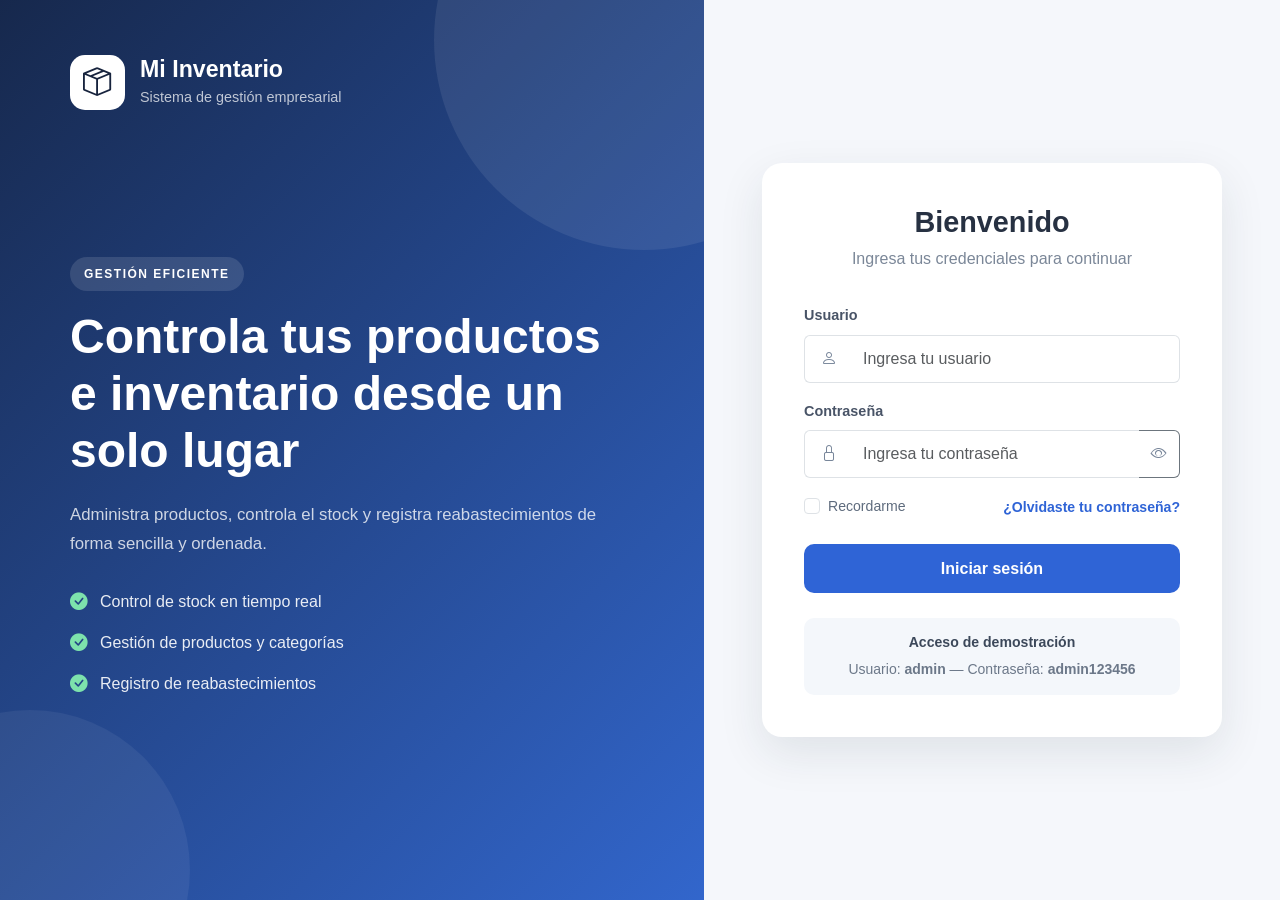
==== html/alertas.html @ 978de417 "ERP" ====
<!DOCTYPE html>
<html lang="es">

<head>

    <meta charset="UTF-8">

    <meta name="viewport" content="width=device-width, initial-scale=1.0">

    <title>Centro de alertas</title>

    <link href="https://cdn.jsdelivr.net/npm/bootstrap@5.3.3/dist/css/bootstrap.min.css" rel="stylesheet">

    <link href="https://cdn.jsdelivr.net/npm/bootstrap-icons@1.11.3/font/bootstrap-icons.min.css" rel="stylesheet">

    <link rel="stylesheet" href="../css/alertas.css">

    <link rel="stylesheet" href="../css/sesion.css">
    <style>
        .solo-admin {
            display: none !important;
        }

        body.usuario-admin .solo-admin {
            display: flex !important;
        }
    </style>
</head>

<body>

    <div class="container-fluid">

        <div class="row">

            <!-- =====================================================
                 SIDEBAR
            ====================================================== -->

            <aside class="col-lg-2 sidebar p-4">

                <div class="sidebar-contenido">

                    <div>

                        <div class="d-flex align-items-center gap-2 mb-5">

                            <i class="bi bi-box-seam fs-3"></i>

                            <span class="sidebar-title fs-5">
                                Mi Inventario
                            </span>

                        </div>

                        <nav>

                            <a href="dashboard.html" class="menu-item">
                                <i class="bi bi-speedometer2"></i>
                                Dashboard
                            </a>

                            <a href="productos.html" class="menu-item solo-admin">
                                <i class="bi bi-box"></i>
                                Productos
                            </a>

                            <a href="inventario.html" class="menu-item">
                                <i class="bi bi-boxes"></i>
                                Inventario
                            </a>

                            <a href="kardex.html" class="menu-item">
                                <i class="bi bi-journal-text"></i>
                                Kardex
                            </a>

                            <a href="solicitudStock.html" class="menu-item">
                                <i class="bi bi-clipboard-check"></i>
                                Solicitud de stock
                            </a>

                            <a href="envios.html" class="menu-item">
                                <i class="bi bi-truck"></i>
                                Envíos
                            </a>

                            <a href="devoluciones.html" class="menu-item">
                                <i class="bi bi-arrow-return-left"></i>
                                Devoluciones
                            </a>

                            <a href="ventas.html" class="menu-item">
                                <i class="bi bi-cart-check"></i>
                                Ventas
                            </a>

                            <a href="usuarios.html" class="menu-item solo-admin">
                                <i class="bi bi-people"></i>
                                Usuarios
                            </a>

                            <a href="choferes.html" class="menu-item solo-admin">
                                <i class="bi bi-person-badge"></i>
                                Choferes
                            </a>

                            <a href="vehiculos.html" class="menu-item solo-admin">
                                <i class="bi bi-truck-front"></i>
                                Vehículos
                            </a>

                            <a href="almacenes.html" class="menu-item solo-admin">
                                <i class="bi bi-buildings"></i>
                                Almacenes
                            </a>

                            <a href="alertas.html" class="menu-item menu-alertas active solo-admin" id="menuAlertas"
                                title="No tienes alertas nuevas">
                                <i class="bi bi-bell"></i>

                                <span>
                                    Alertas
                                </span>

                                <span class="contador-alertas-sidebar d-none" id="contadorAlertasSidebar">
                                    0
                                </span>
                            </a>


                            <a href="chatbot.html" class="menu-item">
                                <i class="bi bi-robot"></i>
                                Asistente IA
                            </a>

                        </nav>

                    </div>

                    <!-- Usuario conectado -->

                    <div class="usuario-sesion">

                        <div class="usuario-info">

                            <div class="usuario-avatar" id="usuarioAvatar">
                                U
                            </div>

                            <div class="usuario-datos">

                                <strong id="nombreUsuarioSesion">
                                    Usuario
                                </strong>

                                <small id="rolUsuarioSesion">
                                    Sin rol
                                </small>

                                <span id="usernameSesion">
                                    @usuario
                                </span>

                            </div>

                        </div>

                        <button type="button" class="btn-salir" onclick="cerrarSesion()">

                            <i class="bi bi-box-arrow-right"></i>

                            Cerrar sesión

                        </button>

                    </div>

                </div>

            </aside>

            <!-- =====================================================
                 CONTENIDO PRINCIPAL
            ====================================================== -->

            <main class="col-lg-10 px-0">

                <!-- Encabezado -->

                <header class="page-header px-4 py-3">

                    <div class="d-flex flex-wrap justify-content-between align-items-center gap-3">

                        <div>

                            <h4 class="fw-bold mb-1">
                                Centro de alertas
                            </h4>

                            <small class="text-muted">
                                Notificaciones automáticas del inventario.
                            </small>

                        </div>

                        <button type="button" class="btn btn-outline-primary" id="btnMarcarTodasLeidas">

                            <i class="bi bi-check2-all me-2"></i>

                            Marcar todas como leídas

                        </button>

                    </div>

                </header>

                <div class="p-4">

                    <!-- =================================================
                         RESUMEN
                    ================================================== -->

                    <div class="row g-3 mb-4">

                        <div class="col-xl-3 col-md-6">

                            <div class="card resumen-alerta-card h-100">

                                <div class="card-body d-flex align-items-center gap-3">

                                    <div class="resumen-alerta-icono bg-primary-subtle text-primary">

                                        <i class="bi bi-bell-fill"></i>

                                    </div>

                                    <div>

                                        <small class="text-muted">
                                            Total alertas
                                        </small>

                                        <h4 class="fw-bold mb-0" id="totalAlertas">
                                            0
                                        </h4>

                                    </div>

                                </div>

                            </div>

                        </div>

                        <div class="col-xl-3 col-md-6">

                            <div class="card resumen-alerta-card h-100">

                                <div class="card-body d-flex align-items-center gap-3">

                                    <div class="resumen-alerta-icono bg-danger-subtle text-danger">

                                        <i class="bi bi-x-octagon-fill"></i>

                                    </div>

                                    <div>

                                        <small class="text-muted">
                                            Sin stock
                                        </small>

                                        <h4 class="fw-bold mb-0" id="totalSinStock">
                                            0
                                        </h4>

                                    </div>

                                </div>

                            </div>

                        </div>

                        <div class="col-xl-3 col-md-6">

                            <div class="card resumen-alerta-card h-100">

                                <div class="card-body d-flex align-items-center gap-3">

                                    <div class="resumen-alerta-icono bg-warning-subtle text-warning">

                                        <i class="bi bi-exclamation-triangle-fill"></i>

                                    </div>

                                    <div>

                                        <small class="text-muted">
                                            Stock crítico
                                        </small>

                                        <h4 class="fw-bold mb-0" id="totalStockCritico">
                                            0
                                        </h4>

                                    </div>

                                </div>

                            </div>

                        </div>

                        <div class="col-xl-3 col-md-6">

                            <div class="card resumen-alerta-card h-100">

                                <div class="card-body d-flex align-items-center gap-3">

                                    <div class="resumen-alerta-icono bg-info-subtle text-info">

                                        <i class="bi bi-arrow-repeat"></i>

                                    </div>

                                    <div>

                                        <small class="text-muted">
                                            Punto de reorden
                                        </small>

                                        <h4 class="fw-bold mb-0" id="totalPuntoReorden">
                                            0
                                        </h4>

                                    </div>

                                </div>

                            </div>

                        </div>

                    </div>

                    <!-- =================================================
                         FILTROS
                    ================================================== -->

                    <section class="card filtros-card mb-4">

                        <div class="card-body">

                            <div class="row g-3 align-items-end">

                                <div class="col-xl-4 col-lg-6">

                                    <label for="buscarAlerta" class="form-label">
                                        Buscar alerta
                                    </label>

                                    <div class="input-group">

                                        <span class="input-group-text bg-white">

                                            <i class="bi bi-search"></i>

                                        </span>

                                        <input type="text" id="buscarAlerta" class="form-control"
                                            placeholder="Producto, SKU, variante o mensaje" autocomplete="off">

                                    </div>

                                </div>

                                <div class="col-xl-2 col-lg-3 col-md-6">

                                    <label for="filtroTipoAlerta" class="form-label">
                                        Tipo
                                    </label>

                                    <select id="filtroTipoAlerta" class="form-select">

                                        <option value="">
                                            Todos
                                        </option>

                                        <option value="SIN_STOCK">
                                            Sin stock
                                        </option>

                                        <option value="STOCK_CRITICO">
                                            Stock crítico
                                        </option>

                                        <option value="PUNTO_REORDEN">
                                            Punto de reorden
                                        </option>

                                    </select>

                                </div>

                                <div class="col-xl-2 col-lg-3 col-md-6">

                                    <label for="filtroEstadoAlerta" class="form-label">
                                        Situación
                                    </label>

                                    <select id="filtroEstadoAlerta" class="form-select">

                                        <option value="">
                                            Todas
                                        </option>

                                        <option value="ACTIVA">
                                            Activas
                                        </option>

                                        <option value="RESUELTA">
                                            Resueltas
                                        </option>

                                    </select>

                                </div>

                                <div class="col-xl-2 col-lg-4 col-md-6">

                                    <label for="filtroLecturaAlerta" class="form-label">
                                        Lectura
                                    </label>

                                    <select id="filtroLecturaAlerta" class="form-select">

                                        <option value="">
                                            Todas
                                        </option>

                                        <option value="false">
                                            No leídas
                                        </option>

                                        <option value="true">
                                            Leídas
                                        </option>

                                    </select>

                                </div>

                                <div class="col-xl-2 col-lg-4 col-md-6">

                                    <button type="button" class="btn btn-outline-secondary w-100"
                                        id="btnLimpiarFiltrosAlertas">

                                        <i class="bi bi-arrow-counterclockwise me-2"></i>

                                        Limpiar

                                    </button>

                                </div>

                            </div>

                        </div>

                    </section>

                    <!-- =================================================
                         LISTA DE ALERTAS
                    ================================================== -->

                    <section class="card alertas-card">

                        <div class="card-header bg-white border-0 px-4 pt-4">

                            <div class="d-flex flex-wrap justify-content-between align-items-center gap-3">

                                <div class="d-flex align-items-center gap-2">

                                    <i class="bi bi-bell-fill text-primary fs-5"></i>

                                    <div>

                                        <h5 class="fw-bold mb-1">
                                            Alertas registradas
                                        </h5>

                                        <small class="text-muted">
                                            Alertas generadas automáticamente por el inventario.
                                        </small>

                                    </div>

                                </div>

                                <span class="badge text-bg-light border" id="cantidadRegistrosAlertas">
                                    0 registros
                                </span>

                            </div>

                        </div>

                        <div class="card-body p-4">

                            <div id="listaAlertas">

                                <div class="text-center py-5">

                                    <span class="spinner-border spinner-border-sm text-primary me-2"></span>

                                    Cargando alertas...

                                </div>

                            </div>

                            <div id="sinAlertas" class="sin-alertas d-none">

                                <i class="bi bi-bell-slash"></i>

                                <h5>
                                    No se encontraron alertas
                                </h5>

                                <p>
                                    No existen alertas que coincidan con los filtros seleccionados.
                                </p>

                            </div>

                            <!-- Paginación -->

                            <div id="contenedorPaginacionAlertas"
                                class="d-flex flex-wrap justify-content-between align-items-center gap-3 mt-4">

                                <small id="textoPaginacionAlertas" class="text-muted">
                                    Página 1 de 1
                                </small>

                                <nav aria-label="Paginación de alertas">

                                    <ul class="pagination pagination-sm mb-0" id="paginacionAlertas"></ul>

                                </nav>

                            </div>

                        </div>

                    </section>

                </div>

            </main>

        </div>

    </div>

    <!-- =========================================================
         TOAST
    ========================================================== -->

    <div class="toast-container position-fixed bottom-0 end-0 p-3">

        <div id="toastMensaje" class="toast align-items-center text-bg-success border-0" role="alert"
            aria-live="assertive" aria-atomic="true">

            <div class="d-flex">

                <div class="toast-body" id="textoToast"></div>

                <button type="button" class="btn-close btn-close-white me-2 m-auto" data-bs-dismiss="toast"
                    aria-label="Cerrar"></button>

            </div>

        </div>

    </div>

    <!-- =========================================================
         SCRIPTS
    ========================================================== -->

    <script src="../js/config.js"></script>

    <script src="../js/permisos.js"></script>

    <script src="https://cdn.jsdelivr.net/npm/bootstrap@5.3.3/dist/js/bootstrap.bundle.min.js"></script>

    <script src="../js/alertas.js"></script>

    <script src="../js/sesion.js"></script>

    <script src="../js/alertas-global.js"></script>

</body>

</html>
---- css/alertas.css ----
/* ============================================================
   GENERAL
============================================================ */

body {
    background: #f6f8fb;
}

.page-header {
    background: #ffffff;
    border-bottom: 1px solid #e5e7eb;
}

.card {
    border: 1px solid #e5e7eb;
    border-radius: 16px;
    box-shadow: 0 4px 18px rgba(15, 23, 42, 0.04);
}


/* ============================================================
   RESUMEN
============================================================ */

.resumen-alerta-card {
    transition: transform 0.2s ease;
}

.resumen-alerta-card:hover {
    transform: translateY(-2px);
}

.resumen-alerta-icono {
    width: 48px;
    height: 48px;
    border-radius: 14px;

    display: flex;
    align-items: center;
    justify-content: center;

    font-size: 22px;
}


/* ============================================================
   FILTROS
============================================================ */

.filtros-card .form-label {
    font-size: 14px;
    font-weight: 600;
    color: #374151;
}

.filtros-card .form-control,
.filtros-card .form-select,
.filtros-card .input-group-text {
    min-height: 42px;
}


/* ============================================================
   LISTA DE ALERTAS
============================================================ */

.alerta-item {
    display: grid;
    grid-template-columns: 54px 1fr auto;
    gap: 16px;

    padding: 18px;
    margin-bottom: 14px;

    background: #ffffff;

    border: 1px solid #e5e7eb;
    border-radius: 14px;

    transition:
        transform 0.2s ease,
        border-color 0.2s ease,
        box-shadow 0.2s ease;
}

.alerta-item:last-child {
    margin-bottom: 0;
}

.alerta-item:hover {
    transform: translateY(-1px);

    border-color: #cbd5e1;

    box-shadow: 0 7px 22px rgba(15, 23, 42, 0.07);
}

.alerta-no-leida {
    background: #f8fbff;
    border-left: 4px solid #0d6efd;
}

.alerta-resuelta {
    opacity: 0.72;
}


/* ============================================================
   ICONOS
============================================================ */

.alerta-icono {
    width: 50px;
    height: 50px;

    border-radius: 14px;

    display: flex;
    align-items: center;
    justify-content: center;

    font-size: 22px;
}

.alerta-icono-sin-stock {
    color: #dc3545;
    background: #f8d7da;
}

.alerta-icono-critico {
    color: #fd7e14;
    background: #fff3cd;
}

.alerta-icono-reorden {
    color: #0dcaf0;
    background: #cff4fc;
}

.alerta-icono-general {
    color: #0d6efd;
    background: #cfe2ff;
}


/* ============================================================
   CONTENIDO
============================================================ */

.alerta-contenido {
    min-width: 0;
}

.alerta-cabecera {
    display: flex;
    justify-content: space-between;
    align-items: flex-start;
    gap: 16px;
}

.alerta-producto {
    font-size: 14px;
    font-weight: 600;
    color: #374151;
}

.alerta-producto span {
    font-weight: 400;
    color: #6b7280;
}

.alerta-mensaje {
    color: #4b5563;
    font-size: 14px;

    margin-top: 12px;
    margin-bottom: 12px;
}

.alerta-datos {
    display: flex;
    flex-wrap: wrap;
    gap: 8px 18px;

    font-size: 13px;
    color: #6b7280;
}

.alerta-datos span {
    display: inline-flex;
    align-items: center;
    gap: 5px;
}


/* ============================================================
   ACCIONES
============================================================ */

.alerta-acciones {
    display: flex;
    align-items: flex-start;
    gap: 8px;
}

.alerta-acciones .btn {
    width: 36px;
    height: 36px;

    display: flex;
    align-items: center;
    justify-content: center;

    border-radius: 10px;
}


/* ============================================================
   SIN ALERTAS
============================================================ */

.sin-alertas {
    text-align: center;
    padding: 60px 20px;
    color: #6b7280;
}

.sin-alertas i {
    font-size: 52px;
    color: #9ca3af;
}

.sin-alertas h5 {
    margin-top: 16px;
    color: #374151;
}

.sin-alertas p {
    margin-bottom: 0;
}


/* ============================================================
   CONTADOR SIDEBAR
============================================================ */

.contador-alertas-sidebar {
    margin-left: auto;

    min-width: 22px;
    height: 22px;

    padding: 0 7px;

    display: inline-flex;
    align-items: center;
    justify-content: center;

    border-radius: 999px;

    background: #dc3545;
    color: #ffffff;

    font-size: 12px;
    font-weight: 700;
}


/* ============================================================
   RESPONSIVE
============================================================ */

@media (max-width: 991px) {

    .alerta-item {
        grid-template-columns: 48px 1fr;
    }

    .alerta-acciones {
        grid-column: 1 / -1;

        justify-content: flex-end;

        padding-top: 8px;
        border-top: 1px solid #e5e7eb;
    }
}

@media (max-width: 576px) {

    .alerta-item {
        grid-template-columns: 1fr;
    }

    .alerta-icono {
        width: 44px;
        height: 44px;
    }

    .alerta-cabecera {
        flex-direction: column;
        gap: 6px;
    }

    .alerta-acciones {
        grid-column: auto;
    }
}
---- css/sesion.css ----
.sidebar {
    min-height: 100vh;
    background-color: #17233d;
    color: white;
}

.sidebar-contenido {
    min-height: calc(100vh - 48px);

    display: flex;
    flex-direction: column;
    justify-content: space-between;
}

.usuario-sesion {
    margin-top: 30px;
    padding-top: 20px;

    border-top: 1px solid rgba(255, 255, 255, 0.12);
}

.usuario-info {
    display: flex;
    align-items: center;
    gap: 12px;

    margin-bottom: 14px;
    padding: 12px;

    border-radius: 12px;

    background-color: rgba(255, 255, 255, 0.07);
}

.usuario-avatar {
    width: 42px;
    height: 42px;

    flex-shrink: 0;

    display: flex;
    align-items: center;
    justify-content: center;

    border-radius: 50%;

    background-color: #2f64d6;
    color: white;

    font-size: 0.9rem;
    font-weight: 700;
}

.usuario-datos {
    min-width: 0;

    display: flex;
    flex-direction: column;
}

.usuario-datos strong {
    max-width: 135px;

    overflow: hidden;
    white-space: nowrap;
    text-overflow: ellipsis;

    color: white;
    font-size: 0.88rem;
}

.usuario-datos small {
    margin-top: 2px;

    color: #b9c5dc;
    font-size: 0.75rem;
}

.usuario-datos span {
    max-width: 135px;

    margin-top: 2px;

    overflow: hidden;
    white-space: nowrap;
    text-overflow: ellipsis;

    color: #8391ab;
    font-size: 0.7rem;
}

.btn-salir {
    width: 100%;

    display: flex;
    align-items: center;
    justify-content: center;
    gap: 9px;

    padding: 10px 12px;

    border: 1px solid rgba(255, 255, 255, 0.16);
    border-radius: 9px;

    color: #f7c5ca;
    background-color: rgba(220, 53, 69, 0.1);

    font-size: 0.85rem;
    font-weight: 600;

    transition:
        background-color 0.2s,
        color 0.2s,
        border-color 0.2s;
}

.btn-salir:hover {
    color: white;

    border-color: #dc3545;
    background-color: #dc3545;
}

@media (max-width: 991px) {
    .sidebar-contenido {
        min-height: auto;
    }

    .usuario-sesion {
        margin-top: 25px;
    }

    .usuario-datos strong,
    .usuario-datos span {
        max-width: none;
    }
}
.menu-item {
    width: 100%;

    display: flex;
    align-items: center;
    justify-content: flex-start;

    gap: 12px;

    padding: 12px 15px;
    margin-bottom: 6px;

    border-radius: 8px;

    color: #d7dfef;
    text-decoration: none;
}

.menu-item > i {
    width: 18px;
    flex-shrink: 0;
    text-align: center;
}

.contador-alertas-sidebar {
    min-width: 24px;
    height: 24px;

    margin-left: auto;
    padding: 0 7px;

    display: inline-flex;
    align-items: center;
    justify-content: center;

    border-radius: 50px;

    color: white;
    background-color: #ef4444;

    font-size: 0.72rem;
    font-weight: 700;
    line-height: 1;
}

.contador-alertas-sidebar.oculto {
    display: none;
}
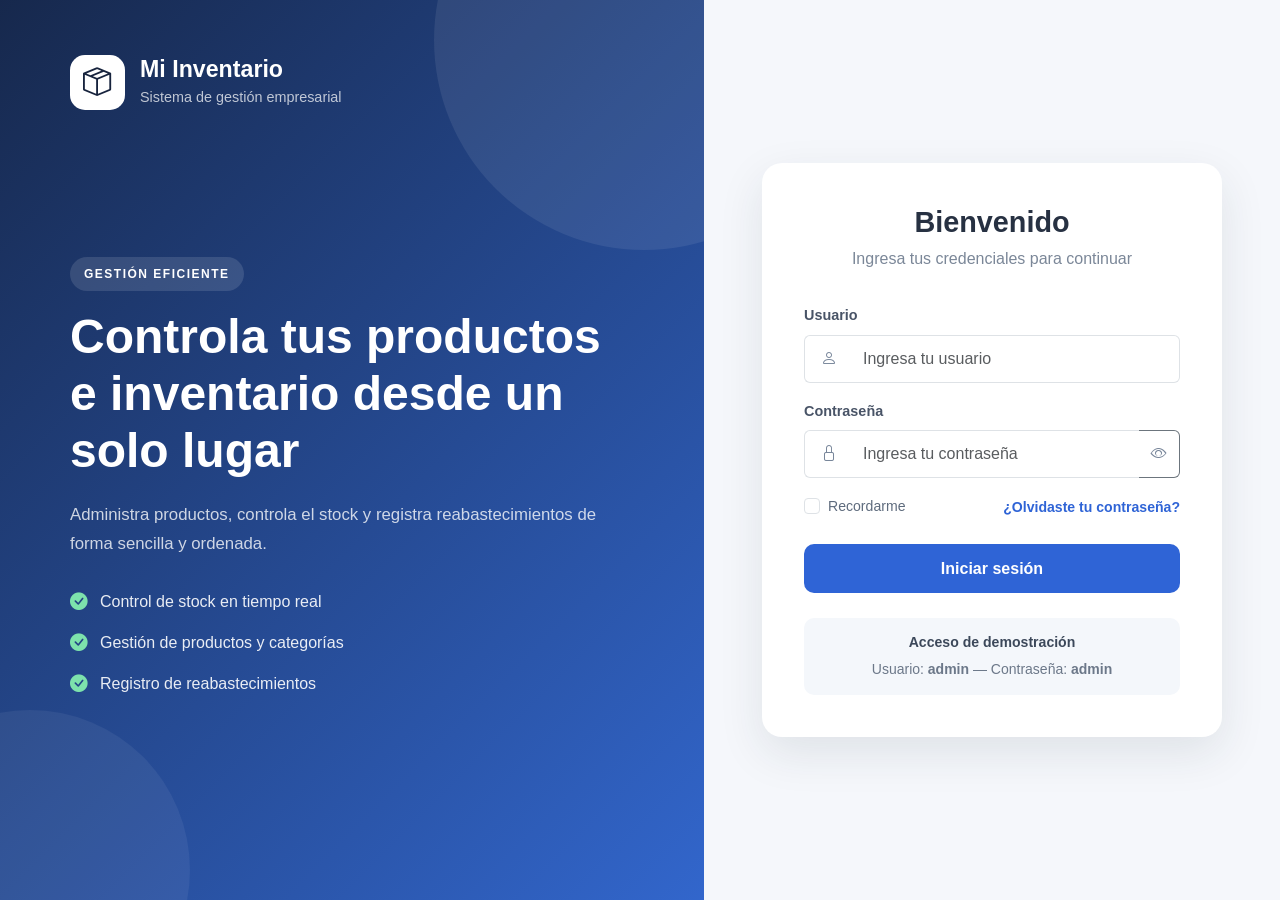
==== commit 3e6fcf24: "casi ultimos cambios" ====
--- a/html/alertas.html
+++ b/html/alertas.html
@@ -593,6 +593,8 @@
 
     <script src="../js/config.js"></script>
 
+    <script src="../js/renovar-sesion.js"></script>
+
     <script src="../js/permisos.js"></script>
 
     <script src="https://cdn.jsdelivr.net/npm/bootstrap@5.3.3/dist/js/bootstrap.bundle.min.js"></script>
